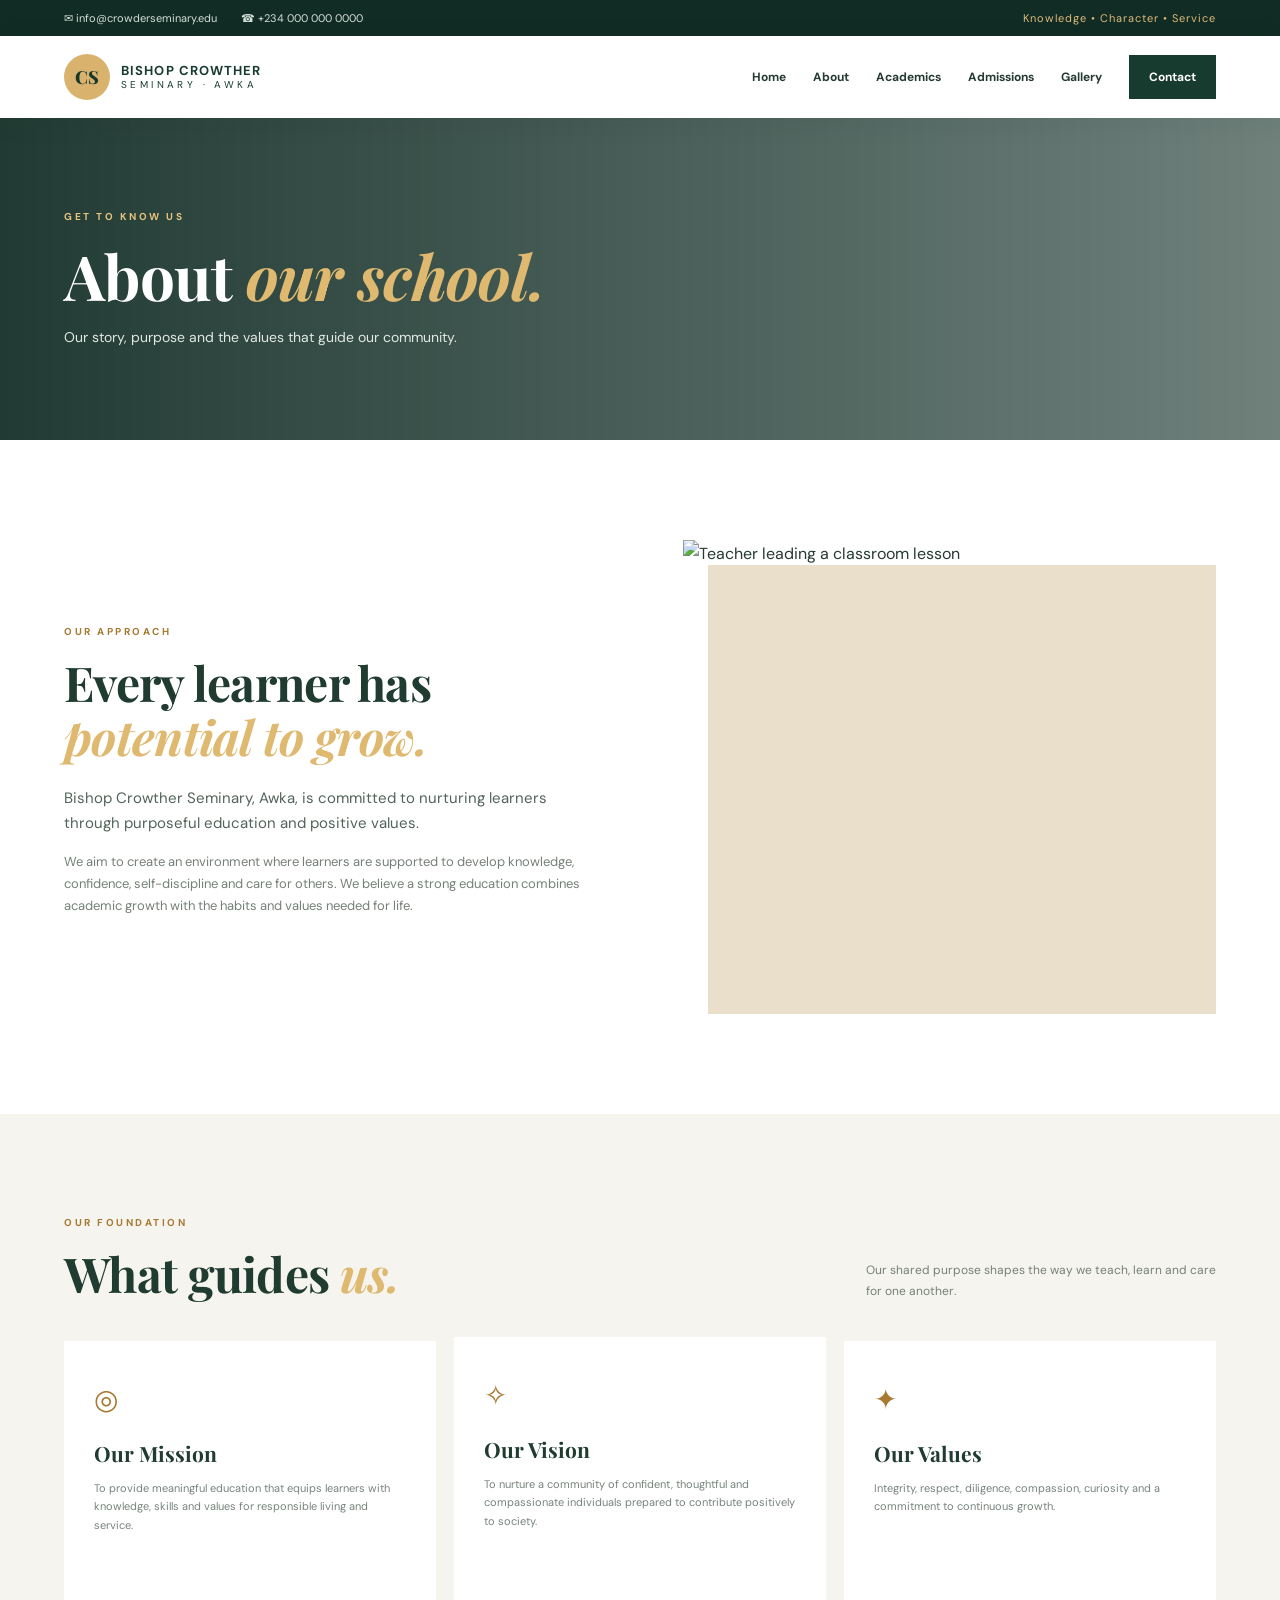
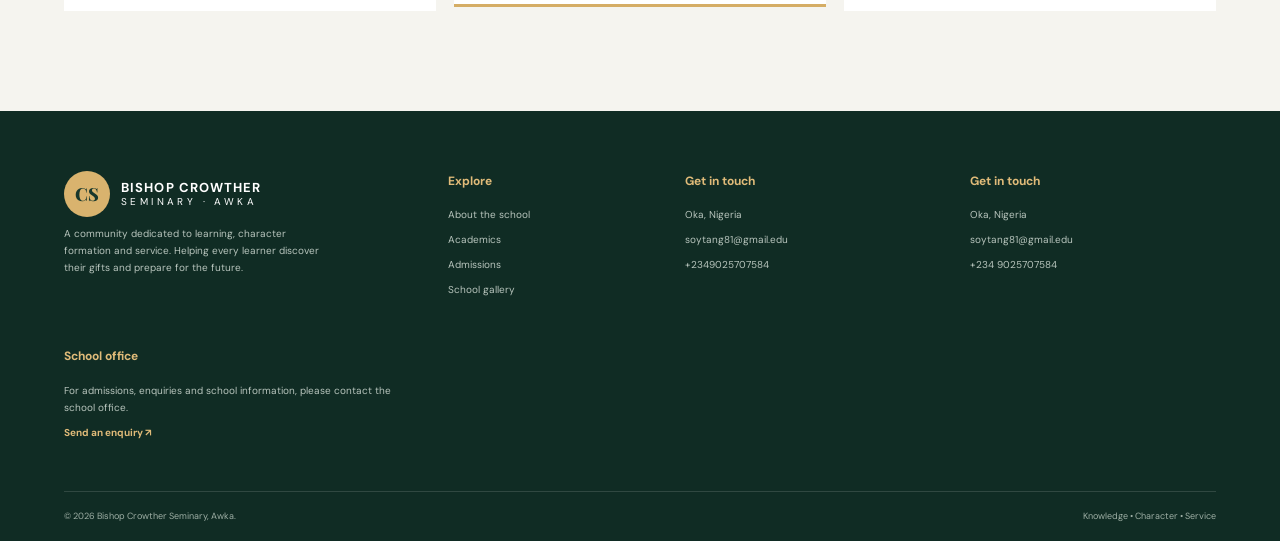
==== about.html @ 209a581f "first commit" ====
<!DOCTYPE html>
<html lang="en">
<head>
  <meta charset="UTF-8">
  <meta name="viewport" content="width=device-width, initial-scale=1.0">
  <meta name="description" content="Bishop Crowther Seminary, Awka — learning, character and service.">
  <title>About | Bishop Crowther Seminary, Awka</title>
  <link rel="preconnect" href="https://fonts.googleapis.com">
  <link rel="preconnect" href="https://fonts.gstatic.com" crossorigin>
  <link href="https://fonts.googleapis.com/css2?family=DM+Sans:wght@400;500;600;700&family=Playfair+Display:wght@600;700;800&display=swap" rel="stylesheet">
  <link rel="stylesheet" href="css/style.css">
</head>
<body>
  <div class="topbar"><div class="container topbar-inner"><span>✉ info@crowderseminary.edu</span><span>☎ +234 000 000 0000</span><span class="top-message">Knowledge • Character • Service</span></div></div>
  <header class="site-header"><div class="container nav-wrap">
    <a class="brand" href="index.html"><span class="brand-mark">CS</span><span><b>BISHOP CROWTHER</b><small>SEMINARY · AWKA</small></span></a>
    <button class="menu-toggle" aria-label="Open navigation" aria-expanded="false">☰</button>
    <nav class="nav"><a href="index.html">Home</a><a href="about.html">About</a><a href="academics.html">Academics</a><a href="admission.html">Admissions</a><a href="gallery.html">Gallery</a><a href="contact.html" class="nav-button">Contact</a></nav>
  </div></header>

<main><section class="page-hero"><div class="container"><span class="eyebrow eyebrow-light">GET TO KNOW US</span><h1>About <em>our school.</em></h1><p>Our story, purpose and the values that guide our community.</p></div></section>
<section class="section"><div class="container split"><div class="copy"><span class="eyebrow">OUR APPROACH</span><h2>Every learner has<br><em>potential to grow.</em></h2><p class="lead">Bishop Crowther Seminary, Awka, is committed to nurturing learners through purposeful education and positive values.</p><p>We aim to create an environment where learners are supported to develop knowledge, confidence, self-discipline and care for others. We believe a strong education combines academic growth with the habits and values needed for life.</p></div><div class="image-stack"><img src="https://images.unsplash.com/photo-1524178232363-1fb2b075b655?auto=format&fit=crop&w=1100&q=85" alt="Teacher leading a classroom lesson"></div></div></section>
<section class="section programme-section"><div class="container"><div class="section-heading"><div><span class="eyebrow">OUR FOUNDATION</span><h2>What guides <em>us.</em></h2></div><p>Our shared purpose shapes the way we teach, learn and care for one another.</p></div><div class="cards three"><article class="info-card"><div class="card-icon">◎</div><h3>Our Mission</h3><p>To provide meaningful education that equips learners with knowledge, skills and values for responsible living and service.</p></article><article class="info-card card-featured"><div class="card-icon">✧</div><h3>Our Vision</h3><p>To nurture a community of confident, thoughtful and compassionate individuals prepared to contribute positively to society.</p></article><article class="info-card"><div class="card-icon">✦</div><h3>Our Values</h3><p>Integrity, respect, diligence, compassion, curiosity and a commitment to continuous growth.</p></article></div></div></section></main><footer class="footer"><div class="container footer-grid">
  <div><a class="brand brand-light" href="index.html"><span class="brand-mark">CS</span><span><b>BISHOP CROWTHER</b><small>SEMINARY · AWKA</small></span></a><p class="footer-intro">A community dedicated to learning, character formation and service. Helping every learner discover their gifts and prepare for the future.</p></div>
  <div><h4>Explore</h4><a href="about.html">About the school</a><a href="academics.html">Academics</a><a href="admission.html">Admissions</a><a href="gallery.html">School gallery</a></div>
  <div><h4>Get in touch</h4><p>Oka, Nigeria</p><a href="mailto:.edu">soytang81@gmail.edu</a><a href="tel:+2349025707584">+2349025707584</a></div>
  <div><h4>Get in touch</h4><p>Oka, Nigeria</p><a href="mailto:.edu">soytang81@gmail.edu</a><a href="tel:+2349025707584">+234 9025707584</a></div>
  <div><h4>School office</h4><p>For admissions, enquiries and school information, please contact the school office.</p><a class="footer-cta" href="contact.html">Send an enquiry ↗</a></div>
</div><div class="container footer-bottom"><span>© 2026 Bishop Crowther Seminary, Awka.</span><span>Knowledge • Character • Service</span></div></footer>
<script src="js/script.js"></script>
</body></html>
---- css/style.css ----
*{box-sizing:border-box;margin:0;padding:0}html{scroll-behavior:smooth;scroll-padding-top:90px}body{font-family:"DM Sans",sans-serif;color:#263a32;line-height:1.7;background:#fff}a{text-decoration:none;color:inherit}.container{width:min(1160px,90%);margin:auto}.topbar{background:#102c24;color:#d5e0d9;font-size:11px}.topbar-inner{min-height:36px;display:flex;align-items:center;gap:24px}.top-message{margin-left:auto;color:#e0bb79;letter-spacing:1px}.site-header{height:82px;position:sticky;top:0;background:#fff;z-index:30;box-shadow:0 5px 25px #102c2410}.nav-wrap{height:100%;display:flex;align-items:center;justify-content:space-between}.brand{display:flex;align-items:center;gap:11px;color:#183c30;line-height:1.2}.brand-mark{width:46px;height:46px;border-radius:50%;background:#d9b36e;display:grid;place-items:center;font:800 18px "Playfair Display";color:#17372c}.brand b{display:block;font-size:13px;letter-spacing:1.1px}.brand small{display:block;font-size:10px;letter-spacing:3.4px}.nav{display:flex;align-items:center;gap:27px;font-size:12px;font-weight:700}.nav a{transition:.2s}.nav a:hover{color:#a77b35}.nav-button{background:#173b2f;color:white;padding:12px 20px}.menu-toggle{display:none;background:none;border:0;font-size:26px;color:#173b2f}.hero{min-height:630px;background:linear-gradient(90deg,#102c24ed 0%,#102c24c9 48%,#102c2440 100%),url("https://images.unsplash.com/photo-1580582932707-520aed937b7b?auto=format&fit=crop&w=2000&q=90") center/cover;position:relative;display:flex;align-items:center;color:white}.hero-content{padding:95px 0 115px;position:relative}.eyebrow{display:block;color:#a87932;font-size:10px;font-weight:700;letter-spacing:2.5px;margin-bottom:16px}.eyebrow-light{color:#e6c47f}.hero h1,.page-hero h1,h2{font-family:"Playfair Display",serif;line-height:1.12;letter-spacing:-.7px}.hero h1{font-size:clamp(42px,6vw,72px);max-width:800px}.hero h1 em,h2 em,.page-hero h1 em{color:#dfb96f}.hero-content>p{max-width:600px;color:#e1e9e3;margin:24px 0 30px;font-size:15px}.hero-actions{display:flex;align-items:center;gap:28px}.button{display:inline-flex;align-items:center;justify-content:center;gap:20px;padding:14px 21px;font:700 11px "DM Sans";border:0;cursor:pointer;transition:.25s}.button:hover{transform:translateY(-3px)}.button-gold{background:#dcb66e;color:#18382d}.button-green{background:#173b2f;color:#fff}.hero-link{font-size:11px;border-bottom:1px solid #ffffff80;padding-bottom:5px}.hero-caption{position:absolute;bottom:22px;left:5%;right:5%;display:flex;justify-content:space-between;color:#d6e0d8;font-size:9px;letter-spacing:2px}.highlights{background:#f5f4ef;padding:28px 0}.highlight-grid{display:grid;grid-template-columns:repeat(3,1fr);gap:20px}.highlight-grid>div{display:flex;align-items:center;gap:15px;border-right:1px solid #dedfd8}.highlight-grid>div:last-child{border:0}.highlight-icon{font-size:26px;color:#a87932}.highlight-grid b,.highlight-grid small{display:block}.highlight-grid b{font-size:13px}.highlight-grid small{font-size:10px;color:#77837b}.section{padding:100px 0}.split{display:grid;grid-template-columns:1fr 1fr;gap:85px;align-items:center}.image-stack{position:relative;padding:0 24px 24px 0}.image-stack:after{content:"";position:absolute;inset:25px 0 0 25px;background:#e9dfca;z-index:0}.image-stack img{width:100%;height:450px;object-fit:cover;display:block;position:relative;z-index:1}.image-label{position:absolute;right:-8px;bottom:48px;background:#173b2f;color:white;padding:16px 22px;z-index:2}.image-label b,.image-label span{display:block}.image-label b{font:700 18px "Playfair Display";color:#e2bc73}.image-label span{font-size:10px}.copy h2,.section-heading h2{font-size:clamp(34px,4vw,48px);color:#203c31}.copy p{font-size:13px;color:#758078;margin:14px 0}.copy .lead{font-size:15px;color:#53645a;margin-top:22px}.text-arrow{display:inline-block;margin-top:18px;color:#9c702e;font-size:12px;font-weight:700}.programme-section{background:#f5f4ef}.section-heading{display:flex;justify-content:space-between;align-items:end;gap:30px;margin-bottom:40px}.section-heading>p{max-width:350px;font-size:12px;color:#748078}.cards{display:grid;gap:18px}.three{grid-template-columns:repeat(3,1fr)}.info-card{background:white;padding:30px;min-height:270px;position:relative;border-bottom:3px solid transparent;transition:.25s}.info-card:hover,.card-featured{border-color:#d5ad65;transform:translateY(-4px)}.card-count{position:absolute;right:24px;top:18px;color:#c4cbc4;font-size:11px}.card-icon{font-size:28px;color:#a87932;margin:5px 0 15px}.info-card h3,.news-card h3{font:700 21px "Playfair Display";color:#203c31}.info-card p,.news-card p{font-size:11px;color:#77837b;margin:12px 0 18px}.info-card a,.news-card a{font-size:11px;font-weight:700;color:#9d702f}.banner{background:#173b2f;color:white;padding:48px 0}.banner-inner{display:flex;align-items:center;justify-content:space-between;gap:25px}.banner h2{font-size:35px}.page-hero{background:linear-gradient(90deg,#102c24ed,#102c2499),url("https://images.unsplash.com/photo-1523050854058-8df90110c9f1?auto=format&fit=crop&w=1800&q=85") center/cover;padding:90px 0;color:#fff}.page-hero h1{font-size:clamp(42px,6vw,62px)}.page-hero p{font-size:14px;color:#e1e9e3;margin-top:16px;max-width:620px}.admission-panel{background:#f5f4ef;padding:38px}.admission-panel h3,.contact-form h3{font:700 25px "Playfair Display";margin-bottom:12px;color:#203c31}.admission-panel p,.admission-panel li{font-size:12px;color:#65736a}.admission-panel ul{padding:16px 0 16px 20px}.notice{background:#e9dfca;padding:14px;font-size:11px;color:#5e553f}.gallery-grid{display:grid;grid-template-columns:repeat(3,1fr);gap:16px}.gallery-grid img{width:100%;height:250px;object-fit:cover;display:block;transition:.3s}.gallery-grid img:hover{transform:scale(1.015)}.news-card{background:#fff;border:1px solid #e8ebe6}.news-card img{width:100%;height:180px;object-fit:cover;display:block}.news-card>div{padding:20px}.news-card small{font-size:9px;letter-spacing:1.6px;color:#a87932;font-weight:700}.news-card h3{margin-top:8px}.contact-layout{display:grid;grid-template-columns:.9fr 1.1fr;gap:80px}.contact-detail{padding:15px 0;border-bottom:1px solid #e7eae5}.contact-detail b,.contact-detail span{display:block}.contact-detail b{font-size:12px;color:#a87932}.contact-detail span{font-size:13px;color:#52635a}.contact-detail small{display:block;font-size:10px;color:#a1783e}.contact-form{background:#f5f4ef;padding:32px;display:grid;gap:13px}.contact-form label{font-size:11px;font-weight:700;color:#40564a}.contact-form input,.contact-form textarea{display:block;width:100%;margin-top:6px;padding:12px;border:1px solid #dfe4dc;background:#fff;font:12px "DM Sans";outline:none}.contact-form input:focus,.contact-form textarea:focus{border-color:#b28a48}.contact-form small,.form-status{font-size:10px;color:#78847c}.footer{background:#102c24;color:#d8e1da;padding:60px 0 0}.footer-grid{display:grid;grid-template-columns:1.4fr .8fr 1fr 1fr;gap:40px;padding-bottom:42px}.brand-light{color:white}.footer-intro{font-size:11px;color:#aebdb4;max-width:260px;margin-top:18px}.footer h4{color:#e0bb79;font-size:12px;margin-bottom:15px}.footer-grid>div>a:not(.brand),.footer-grid p{display:block;font-size:10px;color:#b8c5bd;margin:8px 0}.footer-cta{color:#e0bb79!important;font-weight:700}.footer-bottom{border-top:1px solid #ffffff22;padding:17px 0;display:flex;justify-content:space-between;color:#9eafa5;font-size:9px}
@media(max-width:850px){.nav{gap:15px}.split{gap:40px}.footer-grid{grid-template-columns:1fr 1fr}}@media(max-width:650px){.topbar-inner{padding:8px 0;gap:9px;flex-wrap:wrap}.top-message{display:none}.site-header{height:70px}.menu-toggle{display:block}.nav{display:none;position:absolute;top:70px;left:0;right:0;background:white;padding:15px 5%;box-shadow:0 12px 20px #0001;flex-direction:column;align-items:stretch;gap:0}.nav.open{display:flex}.nav a{padding:11px 0;border-bottom:1px solid #eee}.nav .nav-button{margin-top:10px;text-align:center}.hero{min-height:570px;background-position:60% center}.hero-content{padding:75px 0 100px}.hero h1{font-size:43px}.hero-content>p{font-size:13px}.hero-actions{align-items:flex-start;flex-direction:column;gap:17px}.hero-caption{font-size:7px}.highlight-grid{grid-template-columns:1fr;gap:14px}.highlight-grid>div{border:0;border-bottom:1px solid #dedfd8;padding-bottom:12px}.section{padding:70px 0}.split,.contact-layout{grid-template-columns:1fr;gap:42px}.image-stack img{height:340px}.copy h2,.section-heading h2{font-size:36px}.section-heading{display:block}.section-heading>p{margin-top:14px}.three,.gallery-grid{grid-template-columns:1fr}.info-card{min-height:220px}.banner-inner{align-items:flex-start;flex-direction:column}.banner h2{font-size:29px}.page-hero{padding:72px 0}.footer-grid{grid-template-columns:1fr;gap:28px}.footer-bottom{flex-direction:column;gap:8px}.contact-form{padding:23px}}
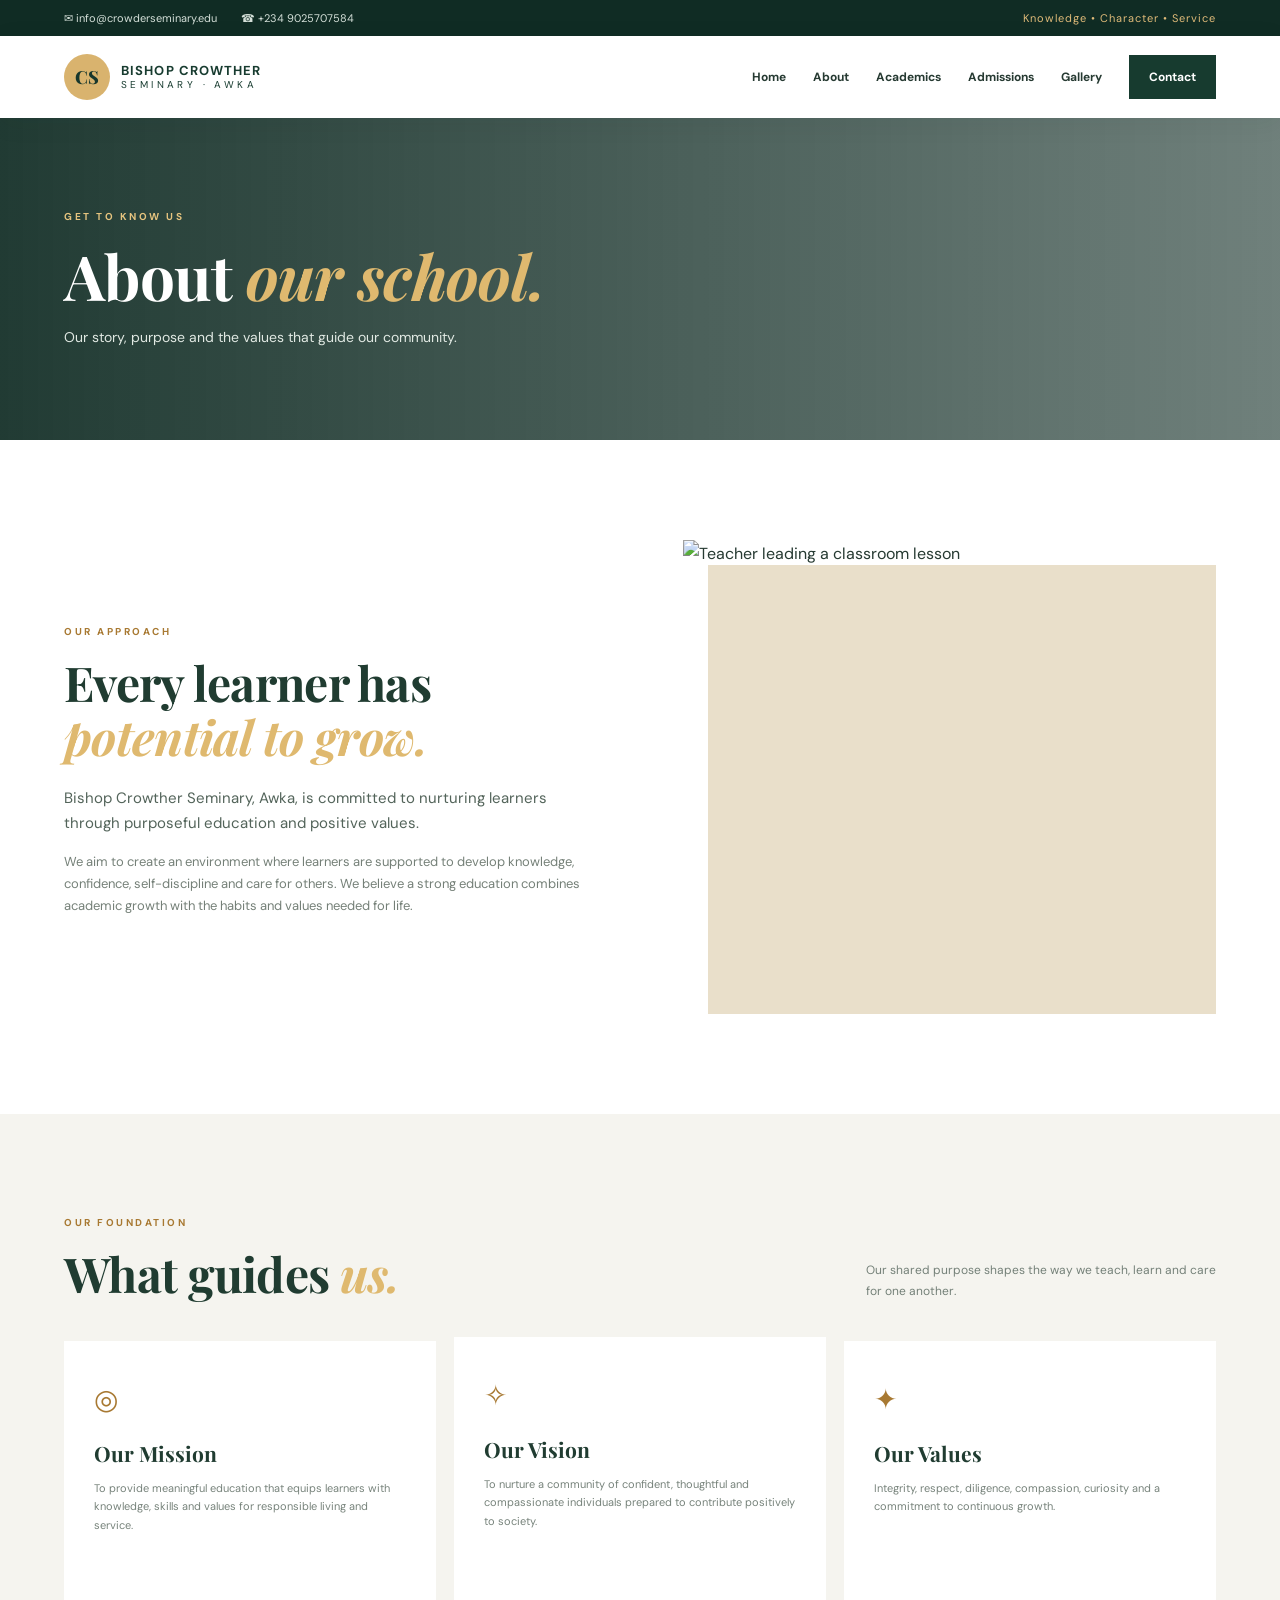
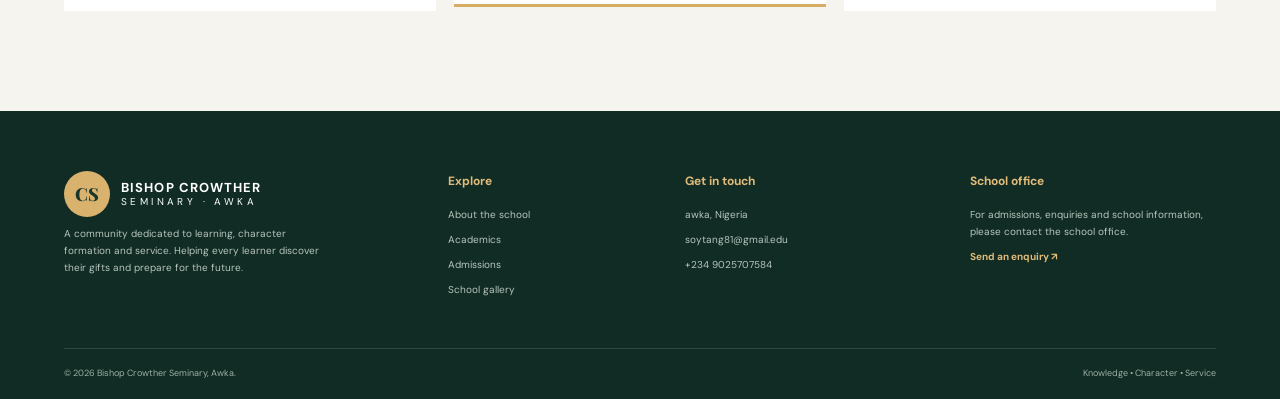
==== commit 58dd815f: "mine" ====
--- a/about.html
+++ b/about.html
@@ -11,7 +11,16 @@
   <link rel="stylesheet" href="css/style.css">
 </head>
 <body>
-  <div class="topbar"><div class="container topbar-inner"><span>✉ info@crowderseminary.edu</span><span>☎ +234 000 000 0000</span><span class="top-message">Knowledge • Character • Service</span></div></div>
+  <div class="site-preloader" id="site-preloader">
+  <div class="loader-content">
+    <div class="loader-logo">BC</div>
+    <h2>BISHOP CROWTHER</h2>
+    <p>SEMINARY · AWKA</p>
+    <div class="loader-bar"><span></span></div>
+    <small>Preparing your experience...</small>
+  </div>
+</div>
+  <div class="topbar"><div class="container topbar-inner"><span>✉ info@crowderseminary.edu</span><span>☎ +234 9025707584</span><span class="top-message">Knowledge • Character • Service</span></div></div>
   <header class="site-header"><div class="container nav-wrap">
     <a class="brand" href="index.html"><span class="brand-mark">CS</span><span><b>BISHOP CROWTHER</b><small>SEMINARY · AWKA</small></span></a>
     <button class="menu-toggle" aria-label="Open navigation" aria-expanded="false">☰</button>
@@ -23,8 +32,8 @@
 <section class="section programme-section"><div class="container"><div class="section-heading"><div><span class="eyebrow">OUR FOUNDATION</span><h2>What guides <em>us.</em></h2></div><p>Our shared purpose shapes the way we teach, learn and care for one another.</p></div><div class="cards three"><article class="info-card"><div class="card-icon">◎</div><h3>Our Mission</h3><p>To provide meaningful education that equips learners with knowledge, skills and values for responsible living and service.</p></article><article class="info-card card-featured"><div class="card-icon">✧</div><h3>Our Vision</h3><p>To nurture a community of confident, thoughtful and compassionate individuals prepared to contribute positively to society.</p></article><article class="info-card"><div class="card-icon">✦</div><h3>Our Values</h3><p>Integrity, respect, diligence, compassion, curiosity and a commitment to continuous growth.</p></article></div></div></section></main><footer class="footer"><div class="container footer-grid">
   <div><a class="brand brand-light" href="index.html"><span class="brand-mark">CS</span><span><b>BISHOP CROWTHER</b><small>SEMINARY · AWKA</small></span></a><p class="footer-intro">A community dedicated to learning, character formation and service. Helping every learner discover their gifts and prepare for the future.</p></div>
   <div><h4>Explore</h4><a href="about.html">About the school</a><a href="academics.html">Academics</a><a href="admission.html">Admissions</a><a href="gallery.html">School gallery</a></div>
-  <div><h4>Get in touch</h4><p>Oka, Nigeria</p><a href="mailto:.edu">soytang81@gmail.edu</a><a href="tel:+2349025707584">+2349025707584</a></div>
-  <div><h4>Get in touch</h4><p>Oka, Nigeria</p><a href="mailto:.edu">soytang81@gmail.edu</a><a href="tel:+2349025707584">+234 9025707584</a></div>
+  
+  <div><h4>Get in touch</h4><p>awka, Nigeria</p><a href="mailto:.edu">soytang81@gmail.edu</a><a href="tel:+2349025707584">+234 9025707584</a></div>
   <div><h4>School office</h4><p>For admissions, enquiries and school information, please contact the school office.</p><a class="footer-cta" href="contact.html">Send an enquiry ↗</a></div>
 </div><div class="container footer-bottom"><span>© 2026 Bishop Crowther Seminary, Awka.</span><span>Knowledge • Character • Service</span></div></footer>
 <script src="js/script.js"></script>
--- a/css/style.css
+++ b/css/style.css
@@ -1,2 +1,69 @@
 *{box-sizing:border-box;margin:0;padding:0}html{scroll-behavior:smooth;scroll-padding-top:90px}body{font-family:"DM Sans",sans-serif;color:#263a32;line-height:1.7;background:#fff}a{text-decoration:none;color:inherit}.container{width:min(1160px,90%);margin:auto}.topbar{background:#102c24;color:#d5e0d9;font-size:11px}.topbar-inner{min-height:36px;display:flex;align-items:center;gap:24px}.top-message{margin-left:auto;color:#e0bb79;letter-spacing:1px}.site-header{height:82px;position:sticky;top:0;background:#fff;z-index:30;box-shadow:0 5px 25px #102c2410}.nav-wrap{height:100%;display:flex;align-items:center;justify-content:space-between}.brand{display:flex;align-items:center;gap:11px;color:#183c30;line-height:1.2}.brand-mark{width:46px;height:46px;border-radius:50%;background:#d9b36e;display:grid;place-items:center;font:800 18px "Playfair Display";color:#17372c}.brand b{display:block;font-size:13px;letter-spacing:1.1px}.brand small{display:block;font-size:10px;letter-spacing:3.4px}.nav{display:flex;align-items:center;gap:27px;font-size:12px;font-weight:700}.nav a{transition:.2s}.nav a:hover{color:#a77b35}.nav-button{background:#173b2f;color:white;padding:12px 20px}.menu-toggle{display:none;background:none;border:0;font-size:26px;color:#173b2f}.hero{min-height:630px;background:linear-gradient(90deg,#102c24ed 0%,#102c24c9 48%,#102c2440 100%),url("https://images.unsplash.com/photo-1580582932707-520aed937b7b?auto=format&fit=crop&w=2000&q=90") center/cover;position:relative;display:flex;align-items:center;color:white}.hero-content{padding:95px 0 115px;position:relative}.eyebrow{display:block;color:#a87932;font-size:10px;font-weight:700;letter-spacing:2.5px;margin-bottom:16px}.eyebrow-light{color:#e6c47f}.hero h1,.page-hero h1,h2{font-family:"Playfair Display",serif;line-height:1.12;letter-spacing:-.7px}.hero h1{font-size:clamp(42px,6vw,72px);max-width:800px}.hero h1 em,h2 em,.page-hero h1 em{color:#dfb96f}.hero-content>p{max-width:600px;color:#e1e9e3;margin:24px 0 30px;font-size:15px}.hero-actions{display:flex;align-items:center;gap:28px}.button{display:inline-flex;align-items:center;justify-content:center;gap:20px;padding:14px 21px;font:700 11px "DM Sans";border:0;cursor:pointer;transition:.25s}.button:hover{transform:translateY(-3px)}.button-gold{background:#dcb66e;color:#18382d}.button-green{background:#173b2f;color:#fff}.hero-link{font-size:11px;border-bottom:1px solid #ffffff80;padding-bottom:5px}.hero-caption{position:absolute;bottom:22px;left:5%;right:5%;display:flex;justify-content:space-between;color:#d6e0d8;font-size:9px;letter-spacing:2px}.highlights{background:#f5f4ef;padding:28px 0}.highlight-grid{display:grid;grid-template-columns:repeat(3,1fr);gap:20px}.highlight-grid>div{display:flex;align-items:center;gap:15px;border-right:1px solid #dedfd8}.highlight-grid>div:last-child{border:0}.highlight-icon{font-size:26px;color:#a87932}.highlight-grid b,.highlight-grid small{display:block}.highlight-grid b{font-size:13px}.highlight-grid small{font-size:10px;color:#77837b}.section{padding:100px 0}.split{display:grid;grid-template-columns:1fr 1fr;gap:85px;align-items:center}.image-stack{position:relative;padding:0 24px 24px 0}.image-stack:after{content:"";position:absolute;inset:25px 0 0 25px;background:#e9dfca;z-index:0}.image-stack img{width:100%;height:450px;object-fit:cover;display:block;position:relative;z-index:1}.image-label{position:absolute;right:-8px;bottom:48px;background:#173b2f;color:white;padding:16px 22px;z-index:2}.image-label b,.image-label span{display:block}.image-label b{font:700 18px "Playfair Display";color:#e2bc73}.image-label span{font-size:10px}.copy h2,.section-heading h2{font-size:clamp(34px,4vw,48px);color:#203c31}.copy p{font-size:13px;color:#758078;margin:14px 0}.copy .lead{font-size:15px;color:#53645a;margin-top:22px}.text-arrow{display:inline-block;margin-top:18px;color:#9c702e;font-size:12px;font-weight:700}.programme-section{background:#f5f4ef}.section-heading{display:flex;justify-content:space-between;align-items:end;gap:30px;margin-bottom:40px}.section-heading>p{max-width:350px;font-size:12px;color:#748078}.cards{display:grid;gap:18px}.three{grid-template-columns:repeat(3,1fr)}.info-card{background:white;padding:30px;min-height:270px;position:relative;border-bottom:3px solid transparent;transition:.25s}.info-card:hover,.card-featured{border-color:#d5ad65;transform:translateY(-4px)}.card-count{position:absolute;right:24px;top:18px;color:#c4cbc4;font-size:11px}.card-icon{font-size:28px;color:#a87932;margin:5px 0 15px}.info-card h3,.news-card h3{font:700 21px "Playfair Display";color:#203c31}.info-card p,.news-card p{font-size:11px;color:#77837b;margin:12px 0 18px}.info-card a,.news-card a{font-size:11px;font-weight:700;color:#9d702f}.banner{background:#173b2f;color:white;padding:48px 0}.banner-inner{display:flex;align-items:center;justify-content:space-between;gap:25px}.banner h2{font-size:35px}.page-hero{background:linear-gradient(90deg,#102c24ed,#102c2499),url("https://images.unsplash.com/photo-1523050854058-8df90110c9f1?auto=format&fit=crop&w=1800&q=85") center/cover;padding:90px 0;color:#fff}.page-hero h1{font-size:clamp(42px,6vw,62px)}.page-hero p{font-size:14px;color:#e1e9e3;margin-top:16px;max-width:620px}.admission-panel{background:#f5f4ef;padding:38px}.admission-panel h3,.contact-form h3{font:700 25px "Playfair Display";margin-bottom:12px;color:#203c31}.admission-panel p,.admission-panel li{font-size:12px;color:#65736a}.admission-panel ul{padding:16px 0 16px 20px}.notice{background:#e9dfca;padding:14px;font-size:11px;color:#5e553f}.gallery-grid{display:grid;grid-template-columns:repeat(3,1fr);gap:16px}.gallery-grid img{width:100%;height:250px;object-fit:cover;display:block;transition:.3s}.gallery-grid img:hover{transform:scale(1.015)}.news-card{background:#fff;border:1px solid #e8ebe6}.news-card img{width:100%;height:180px;object-fit:cover;display:block}.news-card>div{padding:20px}.news-card small{font-size:9px;letter-spacing:1.6px;color:#a87932;font-weight:700}.news-card h3{margin-top:8px}.contact-layout{display:grid;grid-template-columns:.9fr 1.1fr;gap:80px}.contact-detail{padding:15px 0;border-bottom:1px solid #e7eae5}.contact-detail b,.contact-detail span{display:block}.contact-detail b{font-size:12px;color:#a87932}.contact-detail span{font-size:13px;color:#52635a}.contact-detail small{display:block;font-size:10px;color:#a1783e}.contact-form{background:#f5f4ef;padding:32px;display:grid;gap:13px}.contact-form label{font-size:11px;font-weight:700;color:#40564a}.contact-form input,.contact-form textarea{display:block;width:100%;margin-top:6px;padding:12px;border:1px solid #dfe4dc;background:#fff;font:12px "DM Sans";outline:none}.contact-form input:focus,.contact-form textarea:focus{border-color:#b28a48}.contact-form small,.form-status{font-size:10px;color:#78847c}.footer{background:#102c24;color:#d8e1da;padding:60px 0 0}.footer-grid{display:grid;grid-template-columns:1.4fr .8fr 1fr 1fr;gap:40px;padding-bottom:42px}.brand-light{color:white}.footer-intro{font-size:11px;color:#aebdb4;max-width:260px;margin-top:18px}.footer h4{color:#e0bb79;font-size:12px;margin-bottom:15px}.footer-grid>div>a:not(.brand),.footer-grid p{display:block;font-size:10px;color:#b8c5bd;margin:8px 0}.footer-cta{color:#e0bb79!important;font-weight:700}.footer-bottom{border-top:1px solid #ffffff22;padding:17px 0;display:flex;justify-content:space-between;color:#9eafa5;font-size:9px}
 @media(max-width:850px){.nav{gap:15px}.split{gap:40px}.footer-grid{grid-template-columns:1fr 1fr}}@media(max-width:650px){.topbar-inner{padding:8px 0;gap:9px;flex-wrap:wrap}.top-message{display:none}.site-header{height:70px}.menu-toggle{display:block}.nav{display:none;position:absolute;top:70px;left:0;right:0;background:white;padding:15px 5%;box-shadow:0 12px 20px #0001;flex-direction:column;align-items:stretch;gap:0}.nav.open{display:flex}.nav a{padding:11px 0;border-bottom:1px solid #eee}.nav .nav-button{margin-top:10px;text-align:center}.hero{min-height:570px;background-position:60% center}.hero-content{padding:75px 0 100px}.hero h1{font-size:43px}.hero-content>p{font-size:13px}.hero-actions{align-items:flex-start;flex-direction:column;gap:17px}.hero-caption{font-size:7px}.highlight-grid{grid-template-columns:1fr;gap:14px}.highlight-grid>div{border:0;border-bottom:1px solid #dedfd8;padding-bottom:12px}.section{padding:70px 0}.split,.contact-layout{grid-template-columns:1fr;gap:42px}.image-stack img{height:340px}.copy h2,.section-heading h2{font-size:36px}.section-heading{display:block}.section-heading>p{margin-top:14px}.three,.gallery-grid{grid-template-columns:1fr}.info-card{min-height:220px}.banner-inner{align-items:flex-start;flex-direction:column}.banner h2{font-size:29px}.page-hero{padding:72px 0}.footer-grid{grid-template-columns:1fr;gap:28px}.footer-bottom{flex-direction:column;gap:8px}.contact-form{padding:23px}}
+.site-preloader {
+  position: fixed;
+  inset: 0;
+  background: #073b2b;
+  color: white;
+  display: grid;
+  place-items: center;
+  z-index: 99999;
+  transition: opacity .6s ease, visibility .6s ease;
+}
+
+.site-preloader.hide {
+  opacity: 0;
+  visibility: hidden;
+}
+
+.loader-content {
+  text-align: center;
+}
+
+.loader-logo {
+  width: 80px;
+  height: 80px;
+  border: 3px solid #d9b65d;
+  border-radius: 50%;
+  display: grid;
+  place-items: center;
+  margin: auto auto 20px;
+  color: #d9b65d;
+  font-size: 30px;
+  font-weight: bold;
+  animation: bounce 1s infinite;
+}
+
+.loader-content h2 {
+  font-size: 22px;
+}
+
+.loader-content p {
+  color: #d9b65d;
+  letter-spacing: 4px;
+}
+
+.loader-bar {
+  width: 200px;
+  height: 4px;
+  background: #ffffff33;
+  margin: 25px auto;
+  overflow: hidden;
+}
+
+.loader-bar span {
+  display: block;
+  height: 100%;
+  width: 40%;
+  background: #d9b65d;
+  animation: loading 1.5s infinite;
+}
+
+@keyframes bounce {
+  50% { transform: translateY(-12px); }
+}
+
+@keyframes loading {
+  from { transform: translateX(-100%); }
+  to { transform: translateX(250%); }
+}
